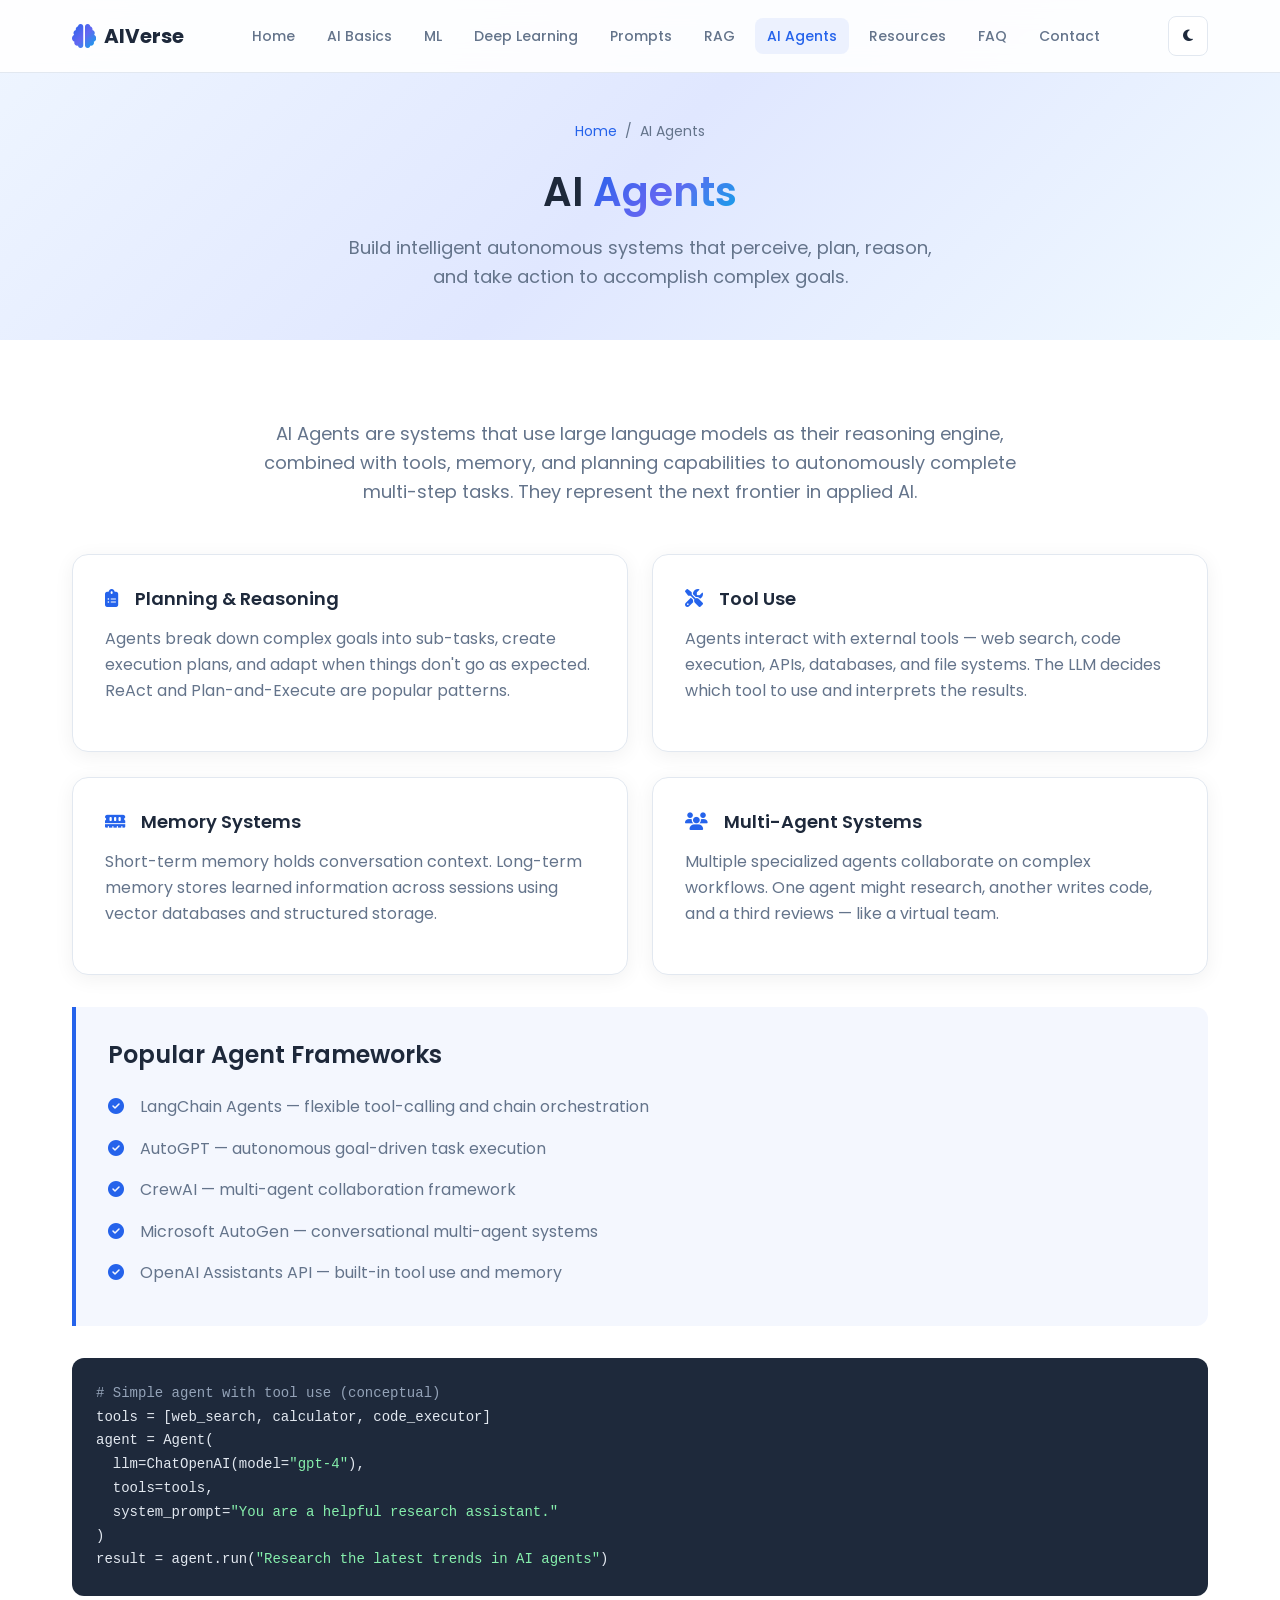
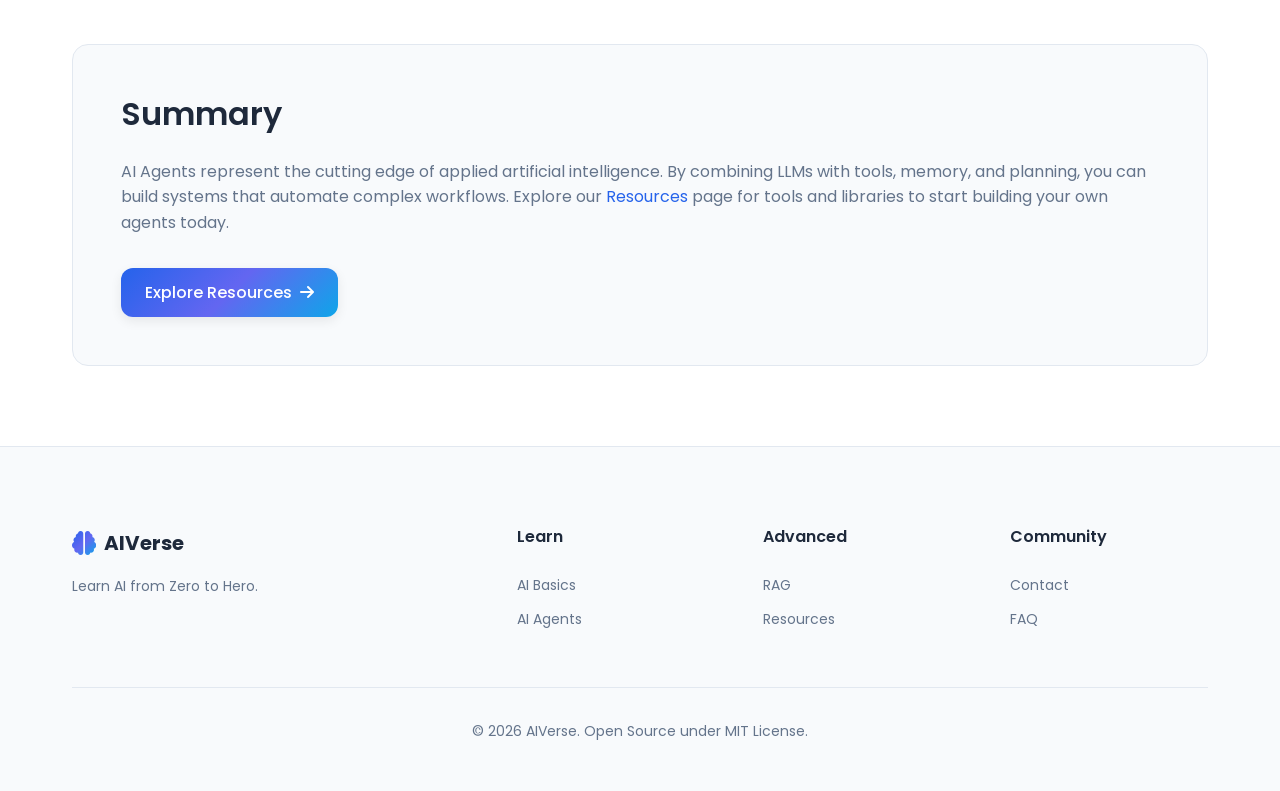
==== ai-agents.html @ 11f2e7f5 "Initial commit" ====
<!DOCTYPE html>
<html lang="en">
<head>
  <meta charset="UTF-8">
  <meta name="viewport" content="width=device-width, initial-scale=1.0">
  <meta name="description" content="Learn AI Agents - autonomous systems that plan, reason, and execute tasks using LLMs and tools on AIVerse.">
  <title>AI Agents - AIVerse</title>
  <link rel="preconnect" href="https://fonts.googleapis.com">
  <link rel="preconnect" href="https://fonts.gstatic.com" crossorigin>
  <link href="https://fonts.googleapis.com/css2?family=Poppins:wght@300;400;500;600;700&display=swap" rel="stylesheet">
  <link rel="stylesheet" href="https://cdnjs.cloudflare.com/ajax/libs/font-awesome/6.5.1/css/all.min.css">
  <link rel="stylesheet" href="css/style.css">
  <link rel="stylesheet" href="css/responsive.css">
  <link rel="stylesheet" href="css/animations.css">
</head>
<body>

  <header class="header" role="banner">
    <div class="container">
      <nav class="navbar" role="navigation" aria-label="Main navigation">
        <a href="index.html" class="logo" aria-label="AIVerse Home"><i class="fas fa-brain" aria-hidden="true"></i><span>AIVerse</span></a>
        <ul class="nav-menu">
          <li><a href="index.html" class="nav-link">Home</a></li>
          <li><a href="ai-basics.html" class="nav-link">AI Basics</a></li>
          <li><a href="machine-learning.html" class="nav-link">ML</a></li>
          <li><a href="deep-learning.html" class="nav-link">Deep Learning</a></li>
          <li><a href="prompt-engineering.html" class="nav-link">Prompts</a></li>
          <li><a href="rag.html" class="nav-link">RAG</a></li>
          <li><a href="ai-agents.html" class="nav-link">AI Agents</a></li>
          <li><a href="resources.html" class="nav-link">Resources</a></li>
          <li><a href="faq.html" class="nav-link">FAQ</a></li>
          <li><a href="contact.html" class="nav-link">Contact</a></li>
        </ul>
        <div class="nav-actions">
          <button class="theme-toggle" aria-label="Toggle dark mode"><i class="fas fa-moon" aria-hidden="true"></i></button>
          <button class="nav-toggle" aria-label="Toggle navigation menu"><span></span><span></span><span></span></button>
        </div>
      </nav>
    </div>
  </header>

  <main>
    <section class="page-hero">
      <div class="container">
        <nav class="breadcrumb" aria-label="Breadcrumb"><a href="index.html">Home</a> <span>/</span> <span>AI Agents</span></nav>
        <h1>AI <span class="text-gradient">Agents</span></h1>
        <p>Build intelligent autonomous systems that perceive, plan, reason, and take action to accomplish complex goals.</p>
      </div>
    </section>

    <section class="section">
      <div class="container">
        <div class="intro-text reveal">
          <p>AI Agents are systems that use large language models as their reasoning engine, combined with tools, memory, and planning capabilities to autonomously complete multi-step tasks. They represent the next frontier in applied AI.</p>
        </div>

        <div class="content-grid reveal-stagger">
          <article class="content-card">
            <h3><i class="fas fa-clipboard-list" aria-hidden="true"></i> Planning &amp; Reasoning</h3>
            <p>Agents break down complex goals into sub-tasks, create execution plans, and adapt when things don't go as expected. ReAct and Plan-and-Execute are popular patterns.</p>
          </article>

          <article class="content-card">
            <h3><i class="fas fa-tools" aria-hidden="true"></i> Tool Use</h3>
            <p>Agents interact with external tools — web search, code execution, APIs, databases, and file systems. The LLM decides which tool to use and interprets the results.</p>
          </article>

          <article class="content-card">
            <h3><i class="fas fa-memory" aria-hidden="true"></i> Memory Systems</h3>
            <p>Short-term memory holds conversation context. Long-term memory stores learned information across sessions using vector databases and structured storage.</p>
          </article>

          <article class="content-card">
            <h3><i class="fas fa-users" aria-hidden="true"></i> Multi-Agent Systems</h3>
            <p>Multiple specialized agents collaborate on complex workflows. One agent might research, another writes code, and a third reviews — like a virtual team.</p>
          </article>
        </div>

        <div class="key-points reveal">
          <h3>Popular Agent Frameworks</h3>
          <ul>
            <li><i class="fas fa-check-circle" aria-hidden="true"></i> LangChain Agents — flexible tool-calling and chain orchestration</li>
            <li><i class="fas fa-check-circle" aria-hidden="true"></i> AutoGPT — autonomous goal-driven task execution</li>
            <li><i class="fas fa-check-circle" aria-hidden="true"></i> CrewAI — multi-agent collaboration framework</li>
            <li><i class="fas fa-check-circle" aria-hidden="true"></i> Microsoft AutoGen — conversational multi-agent systems</li>
            <li><i class="fas fa-check-circle" aria-hidden="true"></i> OpenAI Assistants API — built-in tool use and memory</li>
          </ul>
        </div>

        <div class="code-example reveal">
          <span class="comment"># Simple agent with tool use (conceptual)</span><br>
          tools = [web_search, calculator, code_executor]<br>
          agent = Agent(<br>
          &nbsp;&nbsp;llm=ChatOpenAI(model=<span class="string">"gpt-4"</span>),<br>
          &nbsp;&nbsp;tools=tools,<br>
          &nbsp;&nbsp;system_prompt=<span class="string">"You are a helpful research assistant."</span><br>
          )<br>
          result = agent.run(<span class="string">"Research the latest trends in AI agents"</span>)
        </div>

        <div class="summary-box reveal">
          <h2>Summary</h2>
          <p>AI Agents represent the cutting edge of applied artificial intelligence. By combining LLMs with tools, memory, and planning, you can build systems that automate complex workflows. Explore our <a href="resources.html">Resources</a> page for tools and libraries to start building your own agents today.</p>
          <a href="resources.html" class="btn btn-primary" style="margin-top: 1rem;">Explore Resources <i class="fas fa-arrow-right" aria-hidden="true"></i></a>
        </div>
      </div>
    </section>
  </main>

  <footer class="footer" role="contentinfo">
    <div class="container">
      <div class="footer-grid">
        <div class="footer-brand"><a href="index.html" class="logo"><i class="fas fa-brain" aria-hidden="true"></i><span>AIVerse</span></a><p>Learn AI from Zero to Hero.</p></div>
        <div class="footer-links"><h4>Learn</h4><ul><li><a href="ai-basics.html">AI Basics</a></li><li><a href="ai-agents.html">AI Agents</a></li></ul></div>
        <div class="footer-links"><h4>Advanced</h4><ul><li><a href="rag.html">RAG</a></li><li><a href="resources.html">Resources</a></li></ul></div>
        <div class="footer-links"><h4>Community</h4><ul><li><a href="contact.html">Contact</a></li><li><a href="faq.html">FAQ</a></li></ul></div>
      </div>
      <div class="footer-bottom"><p>&copy; 2026 AIVerse. Open Source under MIT License.</p></div>
    </div>
  </footer>

  <button class="back-to-top" aria-label="Back to top"><i class="fas fa-arrow-up" aria-hidden="true"></i></button>
  <script src="js/darkmode.js"></script>
  <script src="js/script.js"></script>
</body>
</html>
---- css/style.css ----
/* ============================================
   AIVerse - Main Stylesheet
   Modern educational website for AI learning
   ============================================ */

/* --- CSS Variables (Light Theme) --- */
:root {
  /* Primary colors - blue gradient accents */
  --color-primary: #2563eb;
  --color-primary-dark: #1d4ed8;
  --color-primary-light: #3b82f6;
  --color-secondary: #6366f1;
  --color-accent: #0ea5e9;

  /* Gradient */
  --gradient-primary: linear-gradient(135deg, #2563eb 0%, #6366f1 50%, #0ea5e9 100%);
  --gradient-hero: linear-gradient(135deg, #eff6ff 0%, #e0e7ff 50%, #f0f9ff 100%);

  /* Neutral colors */
  --color-bg: #ffffff;
  --color-bg-alt: #f8fafc;
  --color-bg-card: #ffffff;
  --color-text: #1e293b;
  --color-text-muted: #64748b;
  --color-text-light: #94a3b8;
  --color-border: #e2e8f0;

  /* Shadows */
  --shadow-sm: 0 1px 3px rgba(0, 0, 0, 0.08);
  --shadow-md: 0 4px 12px rgba(0, 0, 0, 0.08);
  --shadow-lg: 0 10px 30px rgba(37, 99, 235, 0.12);
  --shadow-card: 0 4px 20px rgba(0, 0, 0, 0.06);

  /* Spacing */
  --spacing-xs: 0.5rem;
  --spacing-sm: 1rem;
  --spacing-md: 1.5rem;
  --spacing-lg: 2rem;
  --spacing-xl: 3rem;
  --spacing-2xl: 5rem;

  /* Border radius - intentionally slightly inconsistent in places for OSS issues */
  --radius-sm: 8px;
  --radius-md: 12px;
  --radius-lg: 16px;
  --radius-xl: 24px;
  --radius-full: 9999px;

  /* Typography */
  --font-family: 'Poppins', sans-serif;
  --font-size-xs: 0.75rem;
  --font-size-sm: 0.875rem;
  --font-size-base: 1rem;
  --font-size-lg: 1.125rem;
  --font-size-xl: 1.25rem;
  --font-size-2xl: 1.5rem;
  --font-size-3xl: 2rem;
  --font-size-4xl: 2.5rem;
  --font-size-5xl: 3.5rem;

  /* Transitions */
  --transition-fast: 0.2s ease;
  --transition-base: 0.3s ease;
  --transition-slow: 0.5s ease;

  /* Layout */
  --container-max: 1200px;
  --header-height: 72px;
}

/* --- Dark Theme Variables --- */
[data-theme="dark"] {
  --color-bg: #0f172a;
  --color-bg-alt: #1e293b;
  --color-bg-card: #1e293b;
  --color-text: #f1f5f9;
  --color-text-muted: #94a3b8;
  --color-text-light: #64748b;
  --color-border: #334155;
  --gradient-hero: linear-gradient(135deg, #0f172a 0%, #1e293b 50%, #0f172a 100%);
  --shadow-sm: 0 1px 3px rgba(0, 0, 0, 0.3);
  --shadow-md: 0 4px 12px rgba(0, 0, 0, 0.3);
  --shadow-lg: 0 10px 30px rgba(0, 0, 0, 0.4);
  --shadow-card: 0 4px 20px rgba(0, 0, 0, 0.25);
}

/* --- Reset & Base --- */
*,
*::before,
*::after {
  box-sizing: border-box;
  margin: 0;
  padding: 0;
}

html {
  scroll-behavior: smooth;
  font-size: 16px;
}

body {
  font-family: var(--font-family);
  font-size: var(--font-size-base);
  line-height: 1.6;
  color: var(--color-text);
  background-color: var(--color-bg);
  overflow-x: hidden;
  transition: background-color var(--transition-base), color var(--transition-base);
}

img {
  max-width: 100%;
  height: auto;
  display: block;
}

a {
  color: var(--color-primary);
  text-decoration: none;
  transition: color var(--transition-fast);
}

a:hover {
  color: var(--color-primary-dark);
}

ul {
  list-style: none;
}

/* --- Typography --- */
h1, h2, h3, h4, h5, h6 {
  font-weight: 600;
  line-height: 1.3;
  color: var(--color-text);
}

h1 { font-size: var(--font-size-4xl); }
h2 { font-size: var(--font-size-3xl); }
h3 { font-size: var(--font-size-2xl); }
h4 { font-size: var(--font-size-xl); }

p {
  color: var(--color-text-muted);
  margin-bottom: var(--spacing-sm);
}

/* --- Utility Classes --- */
.container {
  width: 100%;
  max-width: var(--container-max);
  margin: 0 auto;
  padding: 0 var(--spacing-md);
}

.section {
  padding: var(--spacing-2xl) 0;
}

.section-alt {
  background-color: var(--color-bg-alt);
}

.section-header {
  text-align: center;
  max-width: 700px;
  margin: 0 auto var(--spacing-xl);
}

.section-header h2 {
  margin-bottom: var(--spacing-sm);
}

.section-header p {
  font-size: var(--font-size-lg);
}

.text-gradient {
  background: var(--gradient-primary);
  -webkit-background-clip: text;
  -webkit-text-fill-color: transparent;
  background-clip: text;
}

/* --- Buttons --- */
.btn {
  display: inline-flex;
  align-items: center;
  justify-content: center;
  gap: var(--spacing-xs);
  padding: 0.75rem 1.5rem;
  font-family: var(--font-family);
  font-size: var(--font-size-base);
  font-weight: 500;
  border: none;
  border-radius: var(--radius-md);
  cursor: pointer;
  transition: all var(--transition-base);
  text-decoration: none;
}

.btn-primary {
  background: var(--gradient-primary);
  color: #ffffff;
  box-shadow: var(--shadow-md);
}

.btn-primary:hover {
  transform: translateY(-2px);
  box-shadow: var(--shadow-lg);
  color: #ffffff;
}

.btn-secondary {
  background: transparent;
  color: var(--color-primary);
  border: 2px solid var(--color-primary);
}

.btn-secondary:hover {
  background: var(--color-primary);
  color: #ffffff;
  transform: translateY(-2px);
}

/* Secondary CTA on home - slightly different padding (OSS issue) */
.btn-secondary-hero {
  padding: 0.7rem 1.4rem;
  border-radius: 10px;
}

.btn-sm {
  padding: 0.5rem 1rem;
  font-size: var(--font-size-sm);
}

.btn-lg {
  padding: 1rem 2rem;
  font-size: var(--font-size-lg);
}

/* --- Header & Navigation --- */
.header {
  position: fixed;
  top: 0;
  left: 0;
  right: 0;
  z-index: 1000;
  background: rgba(255, 255, 255, 0.9);
  backdrop-filter: blur(12px);
  -webkit-backdrop-filter: blur(12px);
  border-bottom: 1px solid var(--color-border);
  transition: background var(--transition-base), box-shadow var(--transition-base);
}

[data-theme="dark"] .header {
  background: rgba(15, 23, 42, 0.9);
}

.header.scrolled {
  box-shadow: var(--shadow-md);
}

.navbar {
  display: flex;
  align-items: center;
  justify-content: space-between;
  height: var(--header-height);
}

.logo {
  display: flex;
  align-items: center;
  gap: var(--spacing-xs);
  font-size: var(--font-size-xl);
  font-weight: 700;
  color: var(--color-text);
  text-decoration: none;
}

.logo i {
  font-size: 1.5rem;
  background: var(--gradient-primary);
  -webkit-background-clip: text;
  -webkit-text-fill-color: transparent;
  background-clip: text;
}

.nav-menu {
  display: flex;
  align-items: center;
  gap: var(--spacing-xs);
}

.nav-link {
  padding: 0.5rem 0.75rem;
  font-size: var(--font-size-sm);
  font-weight: 500;
  color: var(--color-text-muted);
  border-radius: var(--radius-sm);
  transition: all var(--transition-fast);
}

.nav-link:hover,
.nav-link.active {
  color: var(--color-primary);
  background: rgba(37, 99, 235, 0.08);
}

.nav-actions {
  display: flex;
  align-items: center;
  gap: var(--spacing-sm);
}

/* Dark mode toggle button */
.theme-toggle {
  display: flex;
  align-items: center;
  justify-content: center;
  width: 40px;
  height: 40px;
  border: 1px solid var(--color-border);
  border-radius: var(--radius-sm);
  background: var(--color-bg);
  color: var(--color-text);
  cursor: pointer;
  transition: all var(--transition-fast);
}

.theme-toggle:hover {
  border-color: var(--color-primary);
  color: var(--color-primary);
}

/* Mobile menu toggle */
.nav-toggle {
  display: none;
  flex-direction: column;
  gap: 5px;
  background: none;
  border: none;
  cursor: pointer;
  padding: 0.5rem;
}

.nav-toggle span {
  display: block;
  width: 24px;
  height: 2px;
  background: var(--color-text);
  border-radius: 2px;
  transition: all var(--transition-base);
}

/* --- Hero Section --- */
.hero {
  padding-top: calc(var(--header-height) + var(--spacing-2xl));
  padding-bottom: var(--spacing-2xl);
  background: var(--gradient-hero);
  min-height: 90vh;
  display: flex;
  align-items: center;
}

.hero-content {
  display: grid;
  grid-template-columns: 1fr;
  gap: var(--spacing-xl);
  align-items: center;
}

.hero-text h1 {
  font-size: var(--font-size-3xl);
  margin-bottom: var(--spacing-md);
  line-height: 1.2;
}

.hero-text p {
  font-size: var(--font-size-lg);
  margin-bottom: var(--spacing-lg);
  max-width: 540px;
}

.hero-buttons {
  display: flex;
  flex-wrap: wrap;
  gap: var(--spacing-sm);
}

.hero-image {
  display: flex;
  justify-content: center;
  align-items: center;
}

.hero-illustration {
  width: 100%;
  max-width: 480px;
}

/* --- Page Hero (inner pages) --- */
.page-hero {
  padding-top: calc(var(--header-height) + var(--spacing-xl));
  padding-bottom: var(--spacing-xl);
  background: var(--gradient-hero);
  text-align: center;
}

.page-hero h1 {
  font-size: var(--font-size-3xl);
  margin-bottom: var(--spacing-sm);
}

.page-hero p {
  font-size: var(--font-size-lg);
  max-width: 600px;
  margin: 0 auto;
}

.breadcrumb {
  display: flex;
  justify-content: center;
  gap: var(--spacing-xs);
  margin-bottom: var(--spacing-md);
  font-size: var(--font-size-sm);
  color: var(--color-text-muted);
}

.breadcrumb a {
  color: var(--color-primary);
}

/* --- Feature Cards --- */
.features-grid {
  display: grid;
  grid-template-columns: 1fr;
  gap: var(--spacing-md);
}

.feature-card {
  background: var(--color-bg-card);
  border: 1px solid var(--color-border);
  border-radius: var(--radius-lg);
  padding: var(--spacing-lg);
  text-align: center;
  transition: all var(--transition-base);
  box-shadow: var(--shadow-card);
}

.feature-card:hover {
  transform: translateY(-4px);
  box-shadow: var(--shadow-lg);
  border-color: var(--color-primary-light);
}

.feature-icon {
  width: 64px;
  height: 64px;
  margin: 0 auto var(--spacing-md);
  display: flex;
  align-items: center;
  justify-content: center;
  background: var(--gradient-primary);
  border-radius: var(--radius-md);
  color: #ffffff;
  font-size: 1.5rem;
}

.feature-card h3 {
  font-size: var(--font-size-lg);
  margin-bottom: var(--spacing-xs);
}

.feature-card p {
  font-size: var(--font-size-sm);
  margin-bottom: 0;
}

/* --- Timeline / Roadmap --- */
.timeline {
  position: relative;
  padding: var(--spacing-md) 0;
}

.timeline::before {
  content: '';
  position: absolute;
  left: 20px;
  top: 0;
  bottom: 0;
  width: 3px;
  background: var(--gradient-primary);
  border-radius: var(--radius-full);
}

.timeline-item {
  position: relative;
  padding-left: 60px;
  margin-bottom: var(--spacing-lg);
}

.timeline-dot {
  position: absolute;
  left: 10px;
  top: 4px;
  width: 22px;
  height: 22px;
  background: var(--color-primary);
  border: 3px solid var(--color-bg);
  border-radius: 50%;
  box-shadow: var(--shadow-md);
}

.timeline-content {
  background: var(--color-bg-card);
  border: 1px solid var(--color-border);
  border-radius: var(--radius-md);
  padding: var(--spacing-md);
  box-shadow: var(--shadow-sm);
  transition: all var(--transition-base);
}

.timeline-content:hover {
  box-shadow: var(--shadow-md);
  border-color: var(--color-primary-light);
}

.timeline-content h3 {
  font-size: var(--font-size-base);
  margin-bottom: var(--spacing-xs);
}

.timeline-content p {
  font-size: var(--font-size-sm);
  margin-bottom: 0;
}

/* --- Topic Cards --- */
.topics-grid {
  display: grid;
  grid-template-columns: 1fr;
  gap: var(--spacing-md);
}

.topic-card {
  background: var(--color-bg-card);
  border: 1px solid var(--color-border);
  border-radius: 14px; /* slightly inconsistent with --radius-lg */
  padding: var(--spacing-lg);
  display: flex;
  align-items: flex-start;
  gap: var(--spacing-md);
  transition: all var(--transition-base);
  text-decoration: none;
  color: inherit;
  box-shadow: var(--shadow-card);
}

.topic-card:hover {
  transform: translateY(-3px);
  box-shadow: var(--shadow-lg);
  border-color: var(--color-primary);
}

.topic-icon {
  flex-shrink: 0;
  width: 52px;
  height: 52px;
  display: flex;
  align-items: center;
  justify-content: center;
  background: rgba(37, 99, 235, 0.1);
  border-radius: var(--radius-sm);
  color: var(--color-primary);
  font-size: 1.25rem;
}

.topic-card h3 {
  font-size: var(--font-size-base);
  margin-bottom: 0.25rem;
}

.topic-card p {
  font-size: var(--font-size-sm);
  margin-bottom: 0;
}

/* --- Why Learn Cards --- */
.why-grid {
  display: grid;
  grid-template-columns: 1fr;
  gap: var(--spacing-md);
}

.why-card {
  background: var(--color-bg-card);
  border: 1px solid var(--color-border);
  border-radius: var(--radius-lg);
  padding: var(--spacing-lg);
  text-align: center;
  box-shadow: var(--shadow-card);
  transition: all var(--transition-base);
}

.why-card:hover {
  transform: translateY(-3px);
  box-shadow: var(--shadow-lg);
}

.why-card i {
  font-size: 2rem;
  margin-bottom: var(--spacing-md);
  background: var(--gradient-primary);
  -webkit-background-clip: text;
  -webkit-text-fill-color: transparent;
  background-clip: text;
}

.why-card h3 {
  font-size: var(--font-size-lg);
  margin-bottom: var(--spacing-xs);
}

.why-card p {
  font-size: var(--font-size-sm);
  margin-bottom: 0;
}

/* --- Testimonials --- */
.testimonials-grid {
  display: grid;
  grid-template-columns: 1fr;
  gap: var(--spacing-md);
}

.testimonial-card {
  background: var(--color-bg-card);
  border: 1px solid var(--color-border);
  border-radius: var(--radius-lg);
  padding: var(--spacing-lg);
  box-shadow: var(--shadow-card);
  position: relative;
}

.testimonial-card::before {
  content: '\201C';
  position: absolute;
  top: 10px;
  left: 20px;
  font-size: 3rem;
  color: var(--color-primary-light);
  opacity: 0.3;
  line-height: 1;
}

.testimonial-text {
  font-style: italic;
  margin-bottom: var(--spacing-md);
  padding-top: var(--spacing-md);
  color: var(--color-text-muted);
}

.testimonial-author {
  display: flex;
  align-items: center;
  gap: var(--spacing-sm);
}

.author-avatar {
  width: 48px;
  height: 48px;
  border-radius: 50%;
  background: var(--gradient-primary);
  display: flex;
  align-items: center;
  justify-content: center;
  color: #ffffff;
  font-weight: 600;
  font-size: var(--font-size-sm);
}

.author-info h4 {
  font-size: var(--font-size-sm);
  margin-bottom: 0;
}

.author-info span {
  font-size: var(--font-size-xs);
  color: var(--color-text-light);
}

/* --- Newsletter --- */
.newsletter {
  background: var(--gradient-primary);
  border-radius: var(--radius-xl);
  padding: var(--spacing-xl);
  text-align: center;
  color: #ffffff;
}

.newsletter h2 {
  color: #ffffff;
  margin-bottom: var(--spacing-sm);
}

.newsletter p {
  color: rgba(255, 255, 255, 0.85);
  margin-bottom: var(--spacing-lg);
}

.newsletter-form {
  display: flex;
  flex-direction: column;
  gap: var(--spacing-sm);
  max-width: 480px;
  margin: 0 auto;
}

.newsletter-form input {
  padding: 0.875rem 1.25rem;
  border: none;
  border-radius: var(--radius-md);
  font-family: var(--font-family);
  font-size: var(--font-size-base);
  outline: none;
}

.newsletter-form .btn {
  background: #ffffff;
  color: var(--color-primary);
  font-weight: 600;
}

.newsletter-form .btn:hover {
  background: #f1f5f9;
  color: var(--color-primary-dark);
}

/* --- Content Cards (inner pages) --- */
.content-grid {
  display: grid;
  grid-template-columns: 1fr;
  gap: var(--spacing-md);
}

.content-card {
  background: var(--color-bg-card);
  border: 1px solid var(--color-border);
  border-radius: var(--radius-lg);
  padding: var(--spacing-lg);
  box-shadow: var(--shadow-card);
  transition: all var(--transition-base);
}

.content-card:hover {
  box-shadow: var(--shadow-md);
}

.content-card h3 {
  display: flex;
  align-items: center;
  gap: var(--spacing-sm);
  font-size: var(--font-size-lg);
  margin-bottom: var(--spacing-sm);
}

.content-card h3 i {
  color: var(--color-primary);
}

.content-card ul {
  list-style: disc;
  padding-left: var(--spacing-md);
  margin-top: var(--spacing-sm);
}

.content-card ul li {
  color: var(--color-text-muted);
  font-size: var(--font-size-sm);
  margin-bottom: var(--spacing-xs);
}

/* Key points box */
.key-points {
  background: rgba(37, 99, 235, 0.05);
  border-left: 4px solid var(--color-primary);
  border-radius: 0 var(--radius-md) var(--radius-md) 0;
  padding: var(--spacing-lg);
  margin: var(--spacing-lg) 0;
}

.key-points h3 {
  margin-bottom: var(--spacing-sm);
}

.key-points ul {
  list-style: none;
  padding: 0;
}

.key-points ul li {
  padding: var(--spacing-xs) 0;
  color: var(--color-text-muted);
  display: flex;
  align-items: flex-start;
  gap: var(--spacing-sm);
}

.key-points ul li i {
  color: var(--color-primary);
  margin-top: 4px;
}

/* Summary section */
.summary-box {
  background: var(--color-bg-alt);
  border: 1px solid var(--color-border);
  border-radius: var(--radius-lg);
  padding: var(--spacing-xl);
  margin-top: var(--spacing-xl);
}

.summary-box h2 {
  margin-bottom: var(--spacing-md);
}

/* Example code block */
.code-example {
  background: #1e293b;
  color: #e2e8f0;
  border-radius: var(--radius-md);
  padding: var(--spacing-md);
  margin: var(--spacing-md) 0;
  overflow-x: auto;
  font-family: 'Courier New', monospace;
  font-size: var(--font-size-sm);
  line-height: 1.7;
}

.code-example .comment {
  color: #94a3b8;
}

.code-example .keyword {
  color: #7dd3fc;
}

.code-example .string {
  color: #86efac;
}

/* --- FAQ Accordion --- */
.faq-list {
  max-width: 800px;
  margin: 0 auto;
}

.faq-item {
  border: 1px solid var(--color-border);
  border-radius: var(--radius-md);
  margin-bottom: var(--spacing-sm);
  overflow: hidden;
  background: var(--color-bg-card);
}

.faq-question {
  width: 100%;
  display: flex;
  align-items: center;
  justify-content: space-between;
  padding: var(--spacing-md) var(--spacing-lg);
  background: none;
  border: none;
  font-family: var(--font-family);
  font-size: var(--font-size-base);
  font-weight: 500;
  color: var(--color-text);
  cursor: pointer;
  text-align: left;
  transition: background var(--transition-fast);
}

.faq-question:hover {
  background: rgba(37, 99, 235, 0.05);
}

.faq-question i {
  transition: transform var(--transition-base);
  color: var(--color-primary);
}

.faq-item.active .faq-question i {
  transform: rotate(180deg);
}

.faq-answer {
  max-height: 0;
  overflow: hidden;
  transition: max-height var(--transition-base);
}

.faq-answer-inner {
  padding: 0 var(--spacing-lg) var(--spacing-md);
  color: var(--color-text-muted);
  font-size: var(--font-size-sm);
}

.faq-item.active .faq-answer {
  max-height: 500px;
}

/* --- Contact Form --- */
.contact-wrapper {
  display: grid;
  grid-template-columns: 1fr;
  gap: var(--spacing-xl);
}

.contact-info {
  display: flex;
  flex-direction: column;
  gap: var(--spacing-md);
}

.contact-info-item {
  display: flex;
  align-items: flex-start;
  gap: var(--spacing-md);
  padding: var(--spacing-md);
  background: var(--color-bg-card);
  border: 1px solid var(--color-border);
  border-radius: var(--radius-md);
}

.contact-info-item i {
  font-size: 1.25rem;
  color: var(--color-primary);
  margin-top: 2px;
}

.contact-form {
  background: var(--color-bg-card);
  border: 1px solid var(--color-border);
  border-radius: var(--radius-lg);
  padding: var(--spacing-xl);
  box-shadow: var(--shadow-card);
}

.form-group {
  margin-bottom: var(--spacing-md);
}

.form-group label {
  display: block;
  font-weight: 500;
  margin-bottom: var(--spacing-xs);
  font-size: var(--font-size-sm);
}

.form-group input,
.form-group textarea {
  width: 100%;
  padding: 0.75rem 1rem;
  border: 1px solid var(--color-border);
  border-radius: var(--radius-sm);
  font-family: var(--font-family);
  font-size: var(--font-size-base);
  background: var(--color-bg);
  color: var(--color-text);
  transition: border-color var(--transition-fast);
}

.form-group input:focus,
.form-group textarea:focus {
  outline: none;
  border-color: var(--color-primary);
  box-shadow: 0 0 0 3px rgba(37, 99, 235, 0.15);
}

.form-group textarea {
  min-height: 150px;
  resize: vertical;
}

.form-success {
  display: none;
  padding: var(--spacing-md);
  background: rgba(34, 197, 94, 0.1);
  border: 1px solid #22c55e;
  border-radius: var(--radius-md);
  color: #16a34a;
  margin-top: var(--spacing-md);
  text-align: center;
}

.form-success.show {
  display: block;
}

/* --- Resources Page --- */
.resource-card {
  background: var(--color-bg-card);
  border: 1px solid var(--color-border);
  border-radius: var(--radius-lg);
  padding: var(--spacing-lg);
  box-shadow: var(--shadow-card);
  transition: all var(--transition-base);
}

.resource-card:hover {
  transform: translateY(-2px);
  box-shadow: var(--shadow-md);
}

.resource-card .resource-tag {
  display: inline-block;
  padding: 0.2rem 0.6rem;
  background: rgba(37, 99, 235, 0.1);
  color: var(--color-primary);
  border-radius: var(--radius-full);
  font-size: var(--font-size-xs);
  font-weight: 500;
  margin-bottom: var(--spacing-sm);
}

.resource-card h3 {
  font-size: var(--font-size-lg);
  margin-bottom: var(--spacing-xs);
}

.resource-card p {
  font-size: var(--font-size-sm);
  margin-bottom: var(--spacing-sm);
}

.resource-card a {
  font-size: var(--font-size-sm);
  font-weight: 500;
}

/* --- Footer --- */
.footer {
  background: var(--color-bg-alt);
  border-top: 1px solid var(--color-border);
  padding: var(--spacing-2xl) 0 var(--spacing-lg);
}

.footer-grid {
  display: grid;
  grid-template-columns: 1fr;
  gap: var(--spacing-xl);
  margin-bottom: var(--spacing-xl);
}

.footer-brand p {
  font-size: var(--font-size-sm);
  margin-top: var(--spacing-sm);
}

.footer-links h4 {
  font-size: var(--font-size-base);
  margin-bottom: var(--spacing-md);
}

.footer-links ul li {
  margin-bottom: var(--spacing-xs);
}

.footer-links ul li a {
  font-size: var(--font-size-sm);
  color: var(--color-text-muted);
  transition: color var(--transition-fast);
}

.footer-links ul li a:hover {
  color: var(--color-primary);
}

.social-links {
  display: flex;
  gap: var(--spacing-sm);
  margin-top: var(--spacing-md);
}

.social-links a {
  display: flex;
  align-items: center;
  justify-content: center;
  width: 40px;
  height: 40px;
  border-radius: var(--radius-sm);
  background: var(--color-bg);
  border: 1px solid var(--color-border);
  color: var(--color-text-muted);
  transition: all var(--transition-fast);
}

.social-links a:hover {
  background: var(--color-primary);
  border-color: var(--color-primary);
  color: #ffffff;
}

.footer-bottom {
  border-top: 1px solid var(--color-border);
  padding-top: var(--spacing-lg);
  text-align: center;
  font-size: var(--font-size-sm);
  color: var(--color-text-light);
}

/* --- Back to Top Button --- */
.back-to-top {
  position: fixed;
  bottom: 24px;
  right: 24px;
  width: 48px;
  height: 48px;
  background: var(--gradient-primary);
  color: #ffffff;
  border: none;
  border-radius: 50%;
  cursor: pointer;
  display: flex;
  align-items: center;
  justify-content: center;
  font-size: 1.1rem;
  box-shadow: var(--shadow-lg);
  opacity: 0;
  visibility: hidden;
  transform: translateY(20px);
  transition: all var(--transition-base);
  z-index: 999;
}

.back-to-top.visible {
  opacity: 1;
  visibility: visible;
  transform: translateY(0);
}

.back-to-top:hover {
  transform: translateY(-3px);
}

/* --- Intro text block --- */
.intro-text {
  max-width: 800px;
  margin: 0 auto var(--spacing-xl);
  text-align: center;
}

.intro-text p {
  font-size: var(--font-size-lg);
}
---- css/responsive.css ----
/* ============================================
   AIVerse - Responsive Styles
   Mobile-first breakpoints
   ============================================ */

/* --- Small devices (landscape phones, 480px+) --- */
@media (min-width: 480px) {
  .hero-text h1 {
    font-size: var(--font-size-4xl);
  }

  .newsletter-form {
    flex-direction: row;
  }

  .newsletter-form input {
    flex: 1;
  }
}

/* --- Medium devices (tablets, 768px+) --- */
@media (min-width: 768px) {
  h1 { font-size: var(--font-size-5xl); }

  .hero-text h1 {
    font-size: var(--font-size-5xl);
  }

  .page-hero h1 {
    font-size: var(--font-size-4xl);
  }

  /* Hero two-column layout */
  .hero-content {
    grid-template-columns: 1fr 1fr;
  }

  /* Feature cards - 2 columns */
  .features-grid {
    grid-template-columns: repeat(2, 1fr);
  }

  /* Topics - 2 columns */
  .topics-grid {
    grid-template-columns: repeat(2, 1fr);
  }

  /* Why cards - 2 columns */
  .why-grid {
    grid-template-columns: repeat(2, 1fr);
  }

  /* Testimonials - 2 columns */
  .testimonials-grid {
    grid-template-columns: repeat(2, 1fr);
  }

  /* Content cards - 2 columns */
  .content-grid {
    grid-template-columns: repeat(2, 1fr);
  }

  /* Contact - 2 columns */
  .contact-wrapper {
    grid-template-columns: 1fr 1.5fr;
  }

  /* Footer - 2 columns */
  .footer-grid {
    grid-template-columns: 1.5fr 1fr 1fr;
  }

  /* Timeline centered layout */
  .timeline::before {
    left: 50%;
    transform: translateX(-50%);
  }

  .timeline-item {
    padding-left: 0;
    width: 50%;
    padding-right: 40px;
  }

  .timeline-item:nth-child(even) {
    margin-left: 50%;
    padding-right: 0;
    padding-left: 40px;
  }

  .timeline-dot {
    left: auto;
    right: -11px;
  }

  .timeline-item:nth-child(even) .timeline-dot {
    left: -11px;
    right: auto;
  }
}

/* --- Large devices (desktops, 1024px+) --- */
@media (min-width: 1024px) {
  .container {
    padding: 0 var(--spacing-lg);
  }

  /* Feature cards - 3 columns */
  .features-grid {
    grid-template-columns: repeat(3, 1fr);
  }

  /* Topics - 4 columns */
  .topics-grid {
    grid-template-columns: repeat(4, 1fr);
  }

  /* Why cards - 4 columns */
  .why-grid {
    grid-template-columns: repeat(4, 1fr);
  }

  /* Testimonials - 3 columns */
  .testimonials-grid {
    grid-template-columns: repeat(3, 1fr);
  }

  /* Footer - 4 columns */
  .footer-grid {
    grid-template-columns: 2fr 1fr 1fr 1fr;
  }

  /* Show desktop navigation */
  .nav-menu {
    display: flex;
  }

  .nav-toggle {
    display: none;
  }
}

/* --- Mobile Navigation (below 1024px) --- */
@media (max-width: 1023px) {
  .nav-toggle {
    display: flex;
  }

  .nav-menu {
    position: fixed;
    top: var(--header-height);
    left: 0;
    right: 0;
    bottom: 0;
    flex-direction: column;
    background: var(--color-bg);
    padding: var(--spacing-lg);
    gap: var(--spacing-xs);
    transform: translateX(100%);
    transition: transform var(--transition-base);
    overflow-y: auto;
    z-index: 999;
  }

  .nav-menu.active {
    transform: translateX(0);
  }

  .nav-link {
    width: 100%;
    padding: var(--spacing-sm) var(--spacing-md);
    font-size: var(--font-size-base);
  }

  /* Hamburger animation when menu is open */
  .nav-toggle.active span:nth-child(1) {
    transform: rotate(45deg) translate(5px, 5px);
  }

  .nav-toggle.active span:nth-child(2) {
    opacity: 0;
  }

  .nav-toggle.active span:nth-child(3) {
    transform: rotate(-45deg) translate(5px, -5px);
  }
}

/* --- Extra small devices --- */
@media (max-width: 374px) {
  .hero-buttons {
    flex-direction: column;
  }

  .hero-buttons .btn {
    width: 100%;
  }

  .section {
    padding: var(--spacing-xl) 0;
  }
}

/* --- Print styles --- */
@media print {
  .header,
  .back-to-top,
  .theme-toggle,
  .nav-toggle,
  .newsletter {
    display: none;
  }

  body {
    color: #000;
    background: #fff;
  }
}
---- css/animations.css ----
/* ============================================
   AIVerse - Animations & Transitions
   Subtle scroll reveal and hover effects
   ============================================ */

/* --- Scroll Reveal (applied via JS) --- */
.reveal {
  opacity: 0;
  transform: translateY(30px);
  transition: opacity 0.6s ease, transform 0.6s ease;
}

.reveal.visible {
  opacity: 1;
  transform: translateY(0);
}

/* Staggered reveal for grid children */
.reveal-stagger > * {
  opacity: 0;
  transform: translateY(20px);
  transition: opacity 0.5s ease, transform 0.5s ease;
}

.reveal-stagger.visible > *:nth-child(1) { transition-delay: 0.1s; }
.reveal-stagger.visible > *:nth-child(2) { transition-delay: 0.2s; }
.reveal-stagger.visible > *:nth-child(3) { transition-delay: 0.3s; }
.reveal-stagger.visible > *:nth-child(4) { transition-delay: 0.4s; }
.reveal-stagger.visible > *:nth-child(5) { transition-delay: 0.5s; }
.reveal-stagger.visible > *:nth-child(6) { transition-delay: 0.6s; }
.reveal-stagger.visible > *:nth-child(7) { transition-delay: 0.7s; }
.reveal-stagger.visible > *:nth-child(8) { transition-delay: 0.8s; }

.reveal-stagger.visible > * {
  opacity: 1;
  transform: translateY(0);
}

/* --- Hero entrance animation --- */
@keyframes fadeInUp {
  from {
    opacity: 0;
    transform: translateY(40px);
  }
  to {
    opacity: 1;
    transform: translateY(0);
  }
}

@keyframes fadeInRight {
  from {
    opacity: 0;
    transform: translateX(40px);
  }
  to {
    opacity: 1;
    transform: translateX(0);
  }
}

@keyframes float {
  0%, 100% {
    transform: translateY(0);
  }
  50% {
    transform: translateY(-12px);
  }
}

@keyframes pulse-glow {
  0%, 100% {
    box-shadow: 0 0 20px rgba(37, 99, 235, 0.2);
  }
  50% {
    box-shadow: 0 0 40px rgba(37, 99, 235, 0.4);
  }
}

.hero-text {
  animation: fadeInUp 0.8s ease forwards;
}

.hero-image {
  animation: fadeInRight 0.8s ease 0.3s forwards;
  opacity: 0;
}

.hero-illustration {
  animation: float 4s ease-in-out infinite;
}

/* --- Card hover lift --- */
.feature-card,
.topic-card,
.why-card,
.content-card,
.resource-card {
  will-change: transform;
}

/* --- Gradient shimmer on hero title --- */
@keyframes shimmer {
  0% {
    background-position: -200% center;
  }
  100% {
    background-position: 200% center;
  }
}

.text-gradient-animated {
  background: linear-gradient(
    90deg,
    #2563eb 0%,
    #6366f1 25%,
    #0ea5e9 50%,
    #6366f1 75%,
    #2563eb 100%
  );
  background-size: 200% auto;
  -webkit-background-clip: text;
  -webkit-text-fill-color: transparent;
  background-clip: text;
  animation: shimmer 4s linear infinite;
}

/* --- Timeline dot pulse --- */
@keyframes dot-pulse {
  0%, 100% {
    transform: scale(1);
  }
  50% {
    transform: scale(1.15);
  }
}

.timeline-dot {
  animation: dot-pulse 2s ease-in-out infinite;
}

/* --- Button ripple effect --- */
.btn {
  position: relative;
  overflow: hidden;
}

.btn::after {
  content: '';
  position: absolute;
  top: 50%;
  left: 50%;
  width: 0;
  height: 0;
  background: rgba(255, 255, 255, 0.2);
  border-radius: 50%;
  transform: translate(-50%, -50%);
  transition: width 0.4s ease, height 0.4s ease;
}

.btn:active::after {
  width: 200px;
  height: 200px;
}

/* --- FAQ accordion slide --- */
.faq-answer {
  transition: max-height 0.4s cubic-bezier(0.4, 0, 0.2, 1);
}

/* --- Page hero fade in --- */
.page-hero {
  animation: fadeInUp 0.6s ease forwards;
}

/* --- Social icon bounce on hover --- */
.social-links a:hover {
  animation: bounce 0.4s ease;
}

@keyframes bounce {
  0%, 100% { transform: translateY(0); }
  50% { transform: translateY(-4px); }
}

/* --- Newsletter glow --- */
.newsletter {
  animation: pulse-glow 3s ease-in-out infinite;
}

/* --- Reduced motion preference --- */
@media (prefers-reduced-motion: reduce) {
  *,
  *::before,
  *::after {
    animation-duration: 0.01ms !important;
    animation-iteration-count: 1 !important;
    transition-duration: 0.01ms !important;
  }

  .reveal {
    opacity: 1;
    transform: none;
  }

  html {
    scroll-behavior: auto;
  }
}
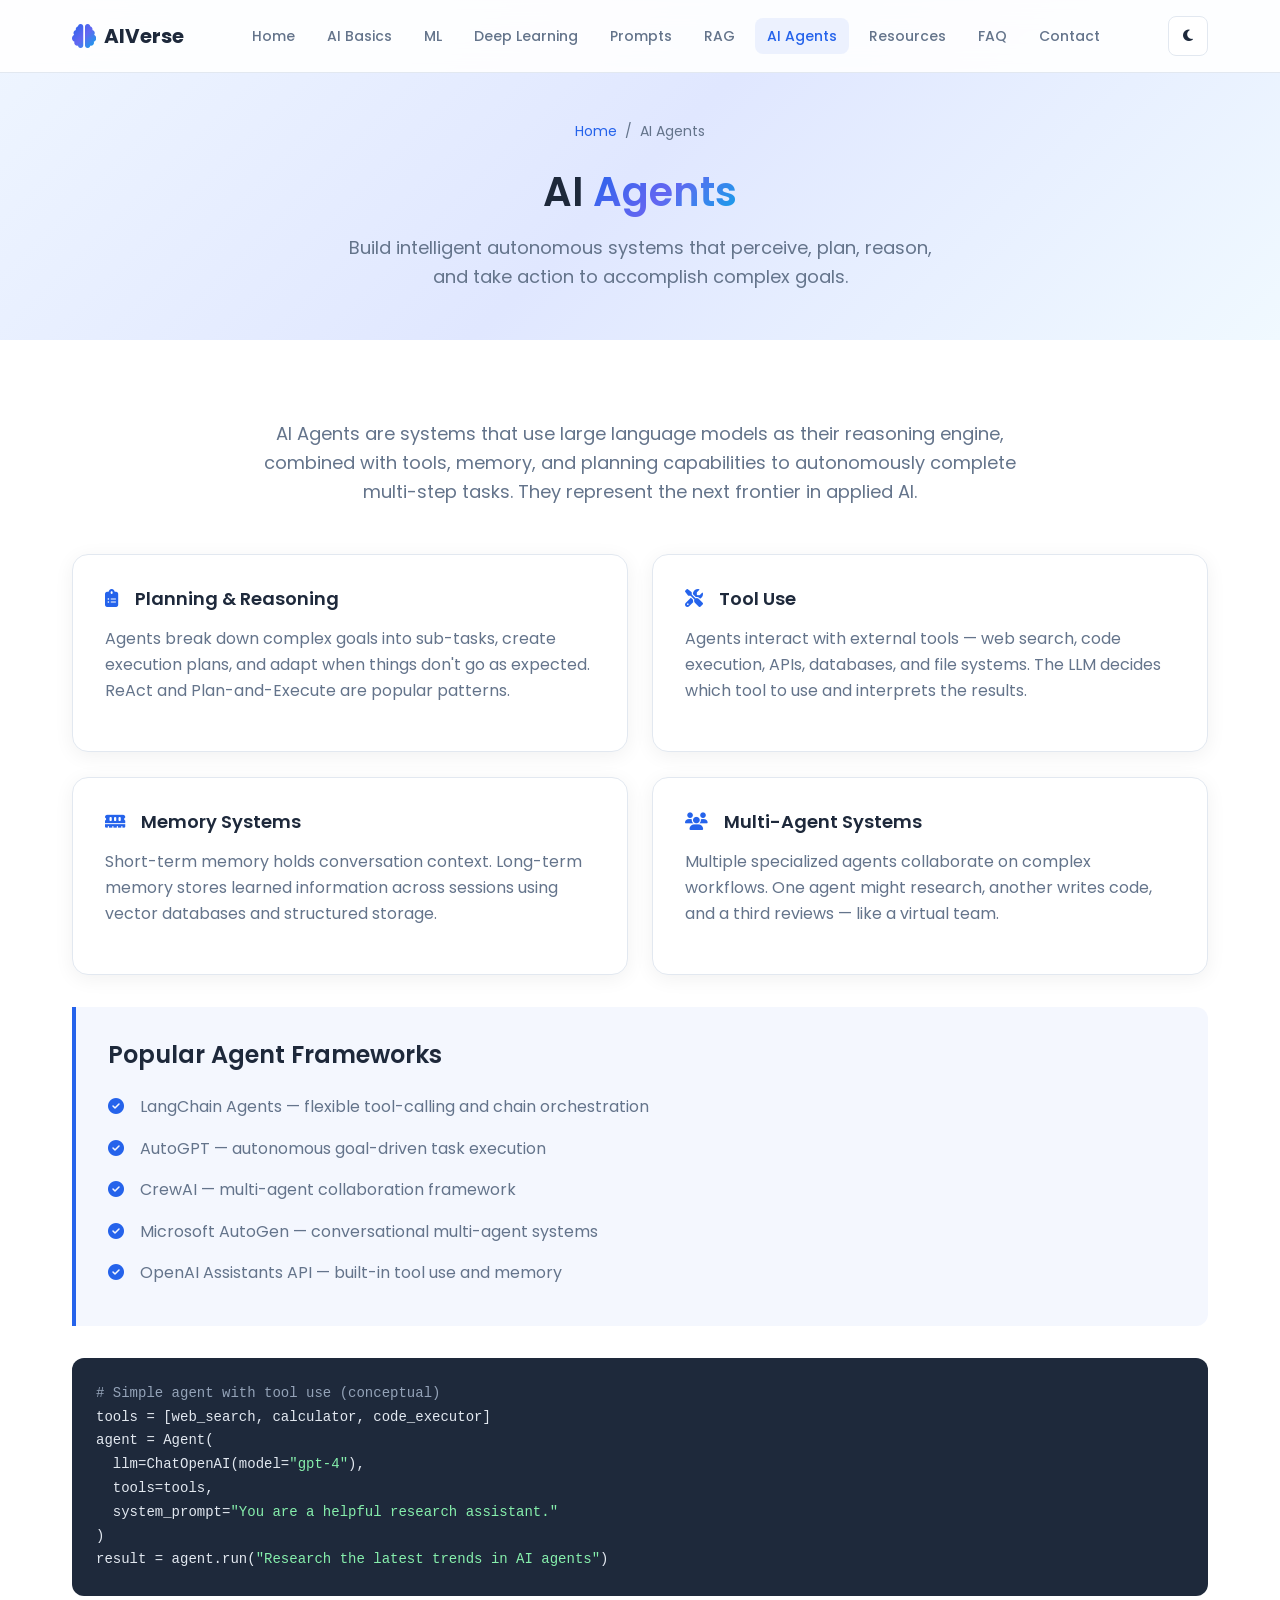
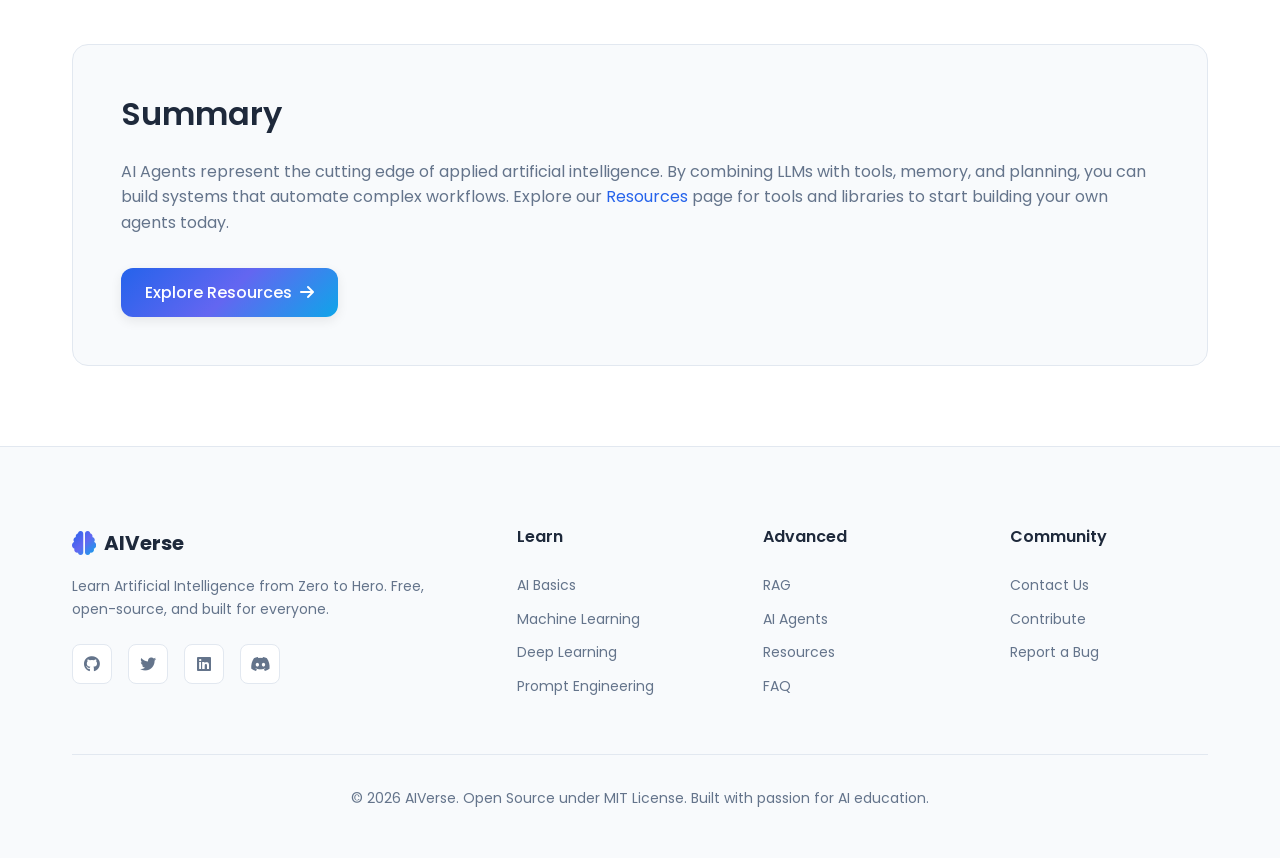
==== commit e1ead78f: "Standardize footer across all subpages" ====
--- a/ai-agents.html
+++ b/ai-agents.html
@@ -12,6 +12,10 @@
   <link rel="stylesheet" href="css/style.css">
   <link rel="stylesheet" href="css/responsive.css">
   <link rel="stylesheet" href="css/animations.css">
+
+  <!-- Favicon Icon -->
+   <link rel="icon" href="icons\Favicon.png">
+
 </head>
 <body>
 
@@ -32,8 +36,8 @@
           <li><a href="contact.html" class="nav-link">Contact</a></li>
         </ul>
         <div class="nav-actions">
-          <button class="theme-toggle" aria-label="Toggle dark mode"><i class="fas fa-moon" aria-hidden="true"></i></button>
-          <button class="nav-toggle" aria-label="Toggle navigation menu"><span></span><span></span><span></span></button>
+          <button type="button" class="theme-toggle" aria-label="Toggle dark mode"><i class="fas fa-moon" aria-hidden="true"></i></button>
+          <button type="button" class="nav-toggle" aria-label="Toggle navigation menu"><span></span><span></span><span></span></button>
         </div>
       </nav>
     </div>
@@ -110,16 +114,57 @@
   <footer class="footer" role="contentinfo">
     <div class="container">
       <div class="footer-grid">
-        <div class="footer-brand"><a href="index.html" class="logo"><i class="fas fa-brain" aria-hidden="true"></i><span>AIVerse</span></a><p>Learn AI from Zero to Hero.</p></div>
-        <div class="footer-links"><h4>Learn</h4><ul><li><a href="ai-basics.html">AI Basics</a></li><li><a href="ai-agents.html">AI Agents</a></li></ul></div>
-        <div class="footer-links"><h4>Advanced</h4><ul><li><a href="rag.html">RAG</a></li><li><a href="resources.html">Resources</a></li></ul></div>
-        <div class="footer-links"><h4>Community</h4><ul><li><a href="contact.html">Contact</a></li><li><a href="faq.html">FAQ</a></li></ul></div>
+        <div class="footer-brand">
+          <a href="index.html" class="logo">
+            <i class="fas fa-brain" aria-hidden="true"></i>
+            <span>AIVerse</span>
+          </a>
+          <p>Learn Artificial Intelligence from Zero to Hero. Free, open-source, and built for everyone.</p>
+          <div class="social-links">
+            <a href="https://github.com" target="_blank" rel="noopener noreferrer" aria-label="GitHub"><i class="fab fa-github"></i></a>
+            <a href="https://twitter.com" target="_blank" rel="noopener noreferrer" aria-label="Twitter"><i class="fab fa-twitter"></i></a>
+            <a href="https://linkedin.com" target="_blank" rel="noopener noreferrer" aria-label="LinkedIn"><i class="fab fa-linkedin"></i></a>
+            <a href="https://discord.com" target="_blank" rel="noopener noreferrer" aria-label="Discord"><i class="fab fa-discord"></i></a>
+          </div>
+        </div>
+
+        <div class="footer-links">
+          <h4>Learn</h4>
+          <ul>
+            <li><a href="ai-basics.html">AI Basics</a></li>
+            <li><a href="machine-learning.html">Machine Learning</a></li>
+            <li><a href="deep-learning.html">Deep Learning</a></li>
+            <li><a href="prompt-engineering.html">Prompt Engineering</a></li>
+          </ul>
+        </div>
+
+        <div class="footer-links">
+          <h4>Advanced</h4>
+          <ul>
+            <li><a href="rag.html">RAG</a></li>
+            <li><a href="ai-agents.html">AI Agents</a></li>
+            <li><a href="resources.html">Resources</a></li>
+            <li><a href="faq.html">FAQ</a></li>
+          </ul>
+        </div>
+
+        <div class="footer-links">
+          <h4>Community</h4>
+          <ul>
+            <li><a href="contact.html">Contact Us</a></li>
+            <li><a href="https://github.com" target="_blank" rel="noopener noreferrer">Contribute</a></li>
+            <li><a href="https://github.com" target="_blank" rel="noopener noreferrer">Report a Bug</a></li>
+          </ul>
+        </div>
       </div>
-      <div class="footer-bottom"><p>&copy; 2026 AIVerse. Open Source under MIT License.</p></div>
+
+      <div class="footer-bottom">
+        <p>&copy; 2026 AIVerse. Open Source under MIT License. Built with passion for AI education.</p>
+      </div>
     </div>
   </footer>
 
-  <button class="back-to-top" aria-label="Back to top"><i class="fas fa-arrow-up" aria-hidden="true"></i></button>
+  <button type="button" class="back-to-top" aria-label="Back to top"><i class="fas fa-arrow-up" aria-hidden="true"></i></button>
   <script src="js/darkmode.js"></script>
   <script src="js/script.js"></script>
 </body>
--- a/css/style.css
+++ b/css/style.css
@@ -1154,3 +1154,8 @@
 .intro-text p {
   font-size: var(--font-size-lg);
 }
+
+.code-example code {
+  display: block;
+  font: inherit;
+}
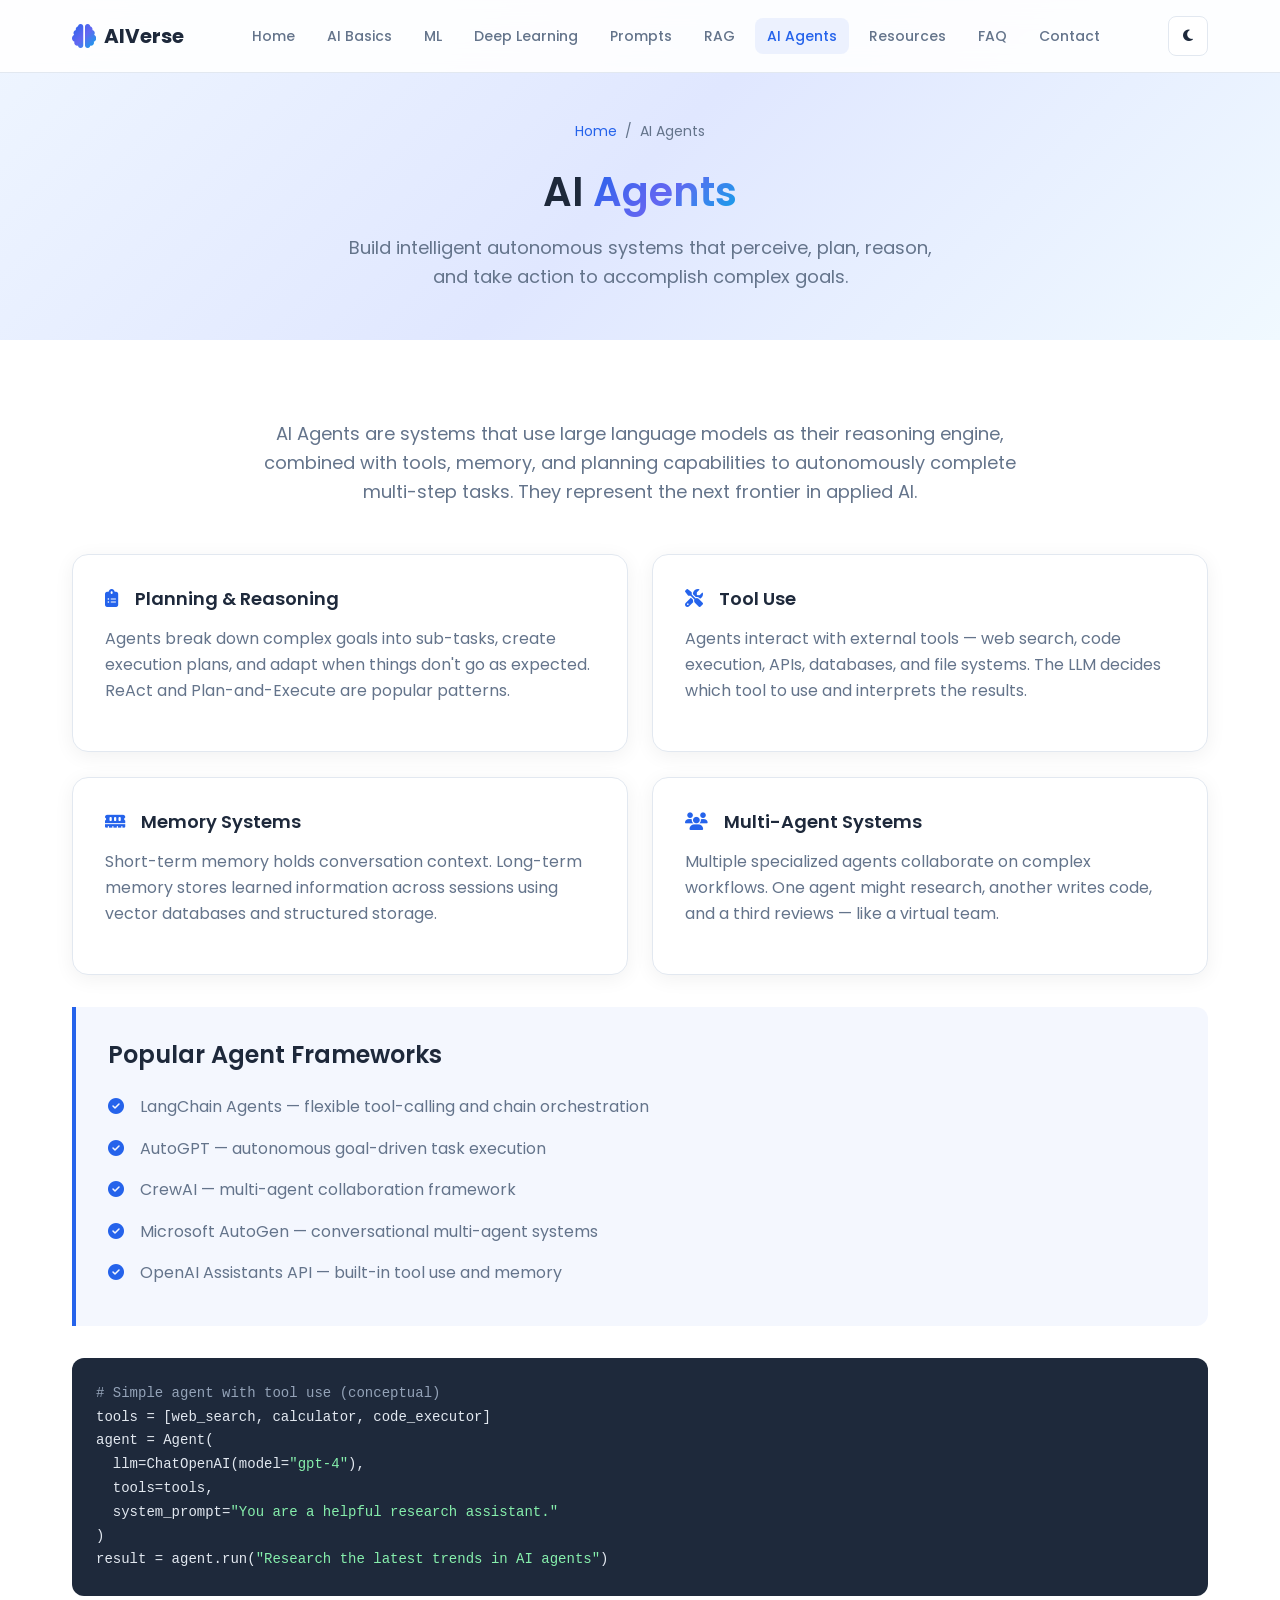
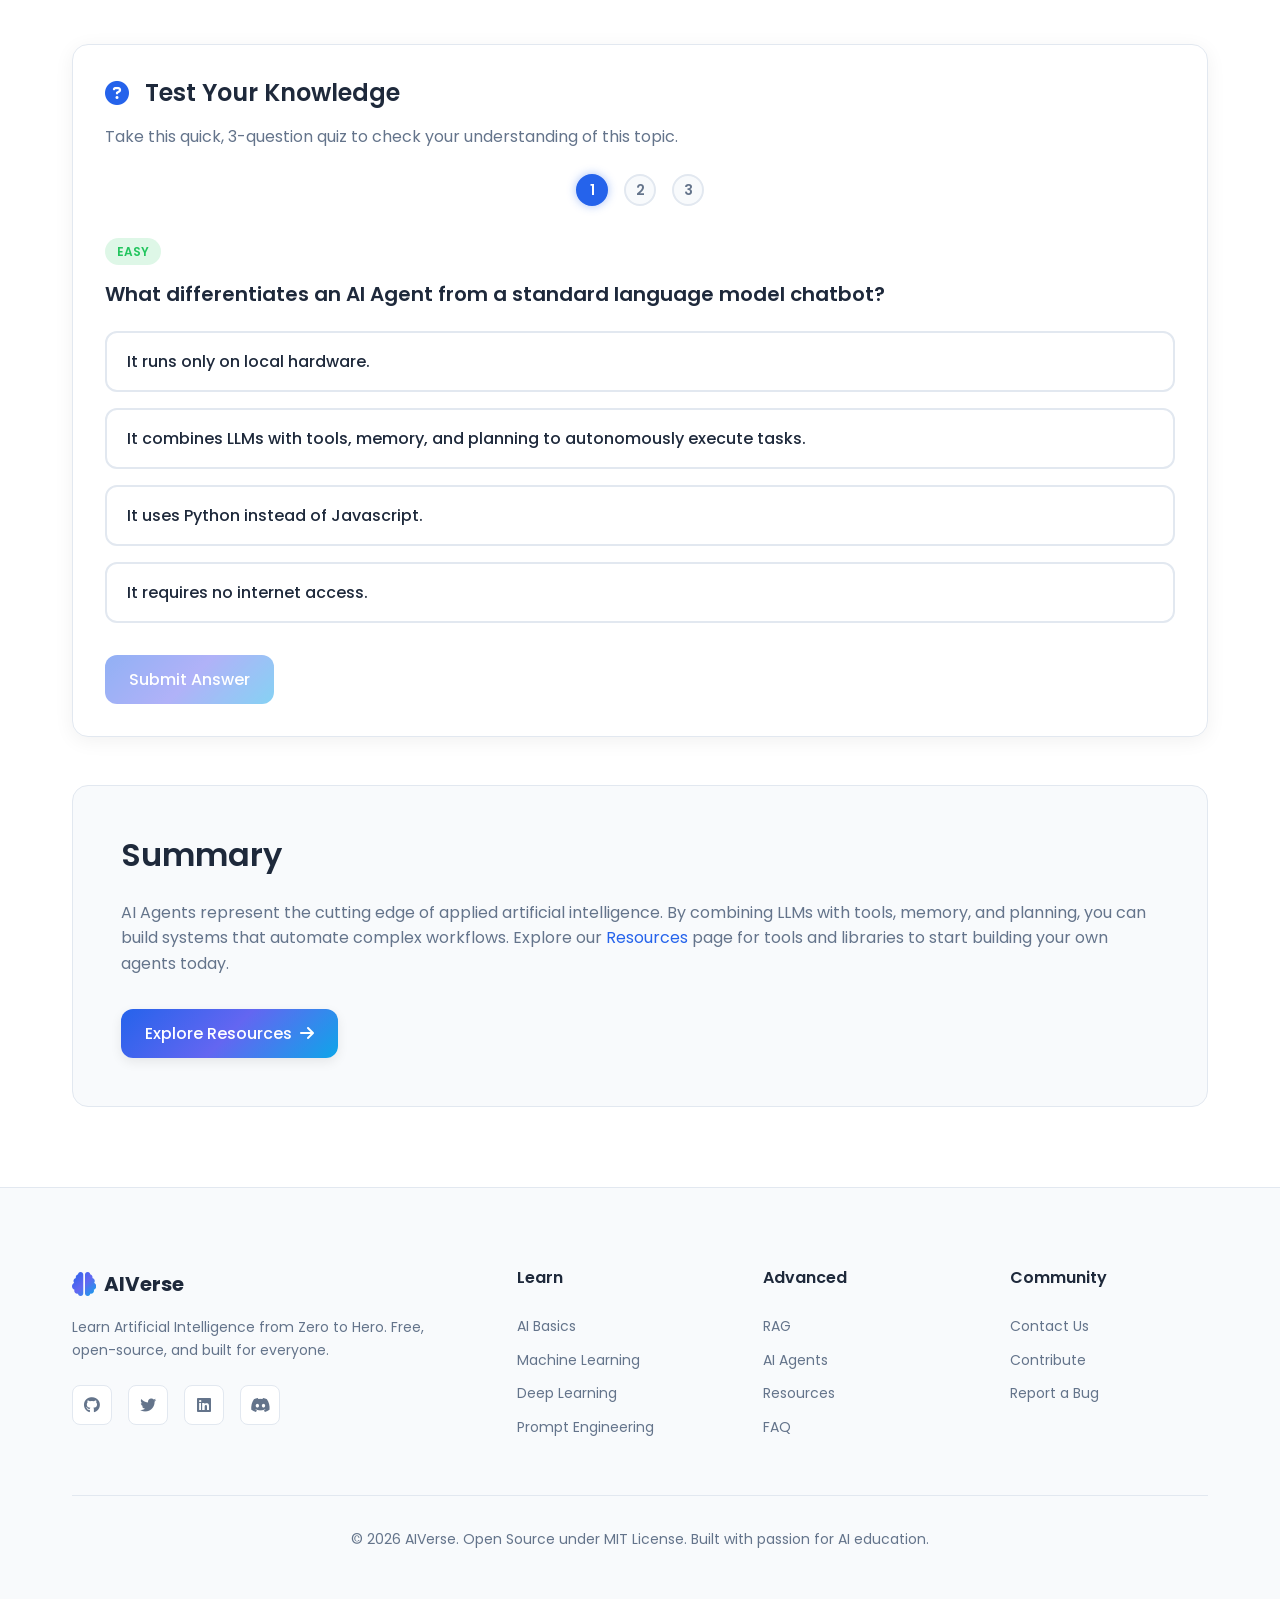
==== commit a8f871d7: "Mini-quizze at the end of all pages" ====
--- a/ai-agents.html
+++ b/ai-agents.html
@@ -1,9 +1,11 @@
 <!DOCTYPE html>
 <html lang="en">
+
 <head>
   <meta charset="UTF-8">
   <meta name="viewport" content="width=device-width, initial-scale=1.0">
-  <meta name="description" content="Learn AI Agents - autonomous systems that plan, reason, and execute tasks using LLMs and tools on AIVerse.">
+  <meta name="description"
+    content="Learn AI Agents - autonomous systems that plan, reason, and execute tasks using LLMs and tools on AIVerse.">
   <title>AI Agents - AIVerse</title>
   <link rel="preconnect" href="https://fonts.googleapis.com">
   <link rel="preconnect" href="https://fonts.gstatic.com" crossorigin>
@@ -14,15 +16,17 @@
   <link rel="stylesheet" href="css/animations.css">
 
   <!-- Favicon Icon -->
-   <link rel="icon" href="icons\Favicon.png">
+  <link rel="icon" href="icons\Favicon.png">
 
 </head>
+
 <body>
 
   <header class="header" role="banner">
     <div class="container">
       <nav class="navbar" role="navigation" aria-label="Main navigation">
-        <a href="index.html" class="logo" aria-label="AIVerse Home"><i class="fas fa-brain" aria-hidden="true"></i><span>AIVerse</span></a>
+        <a href="index.html" class="logo" aria-label="AIVerse Home"><i class="fas fa-brain"
+            aria-hidden="true"></i><span>AIVerse</span></a>
         <ul class="nav-menu">
           <li><a href="index.html" class="nav-link">Home</a></li>
           <li><a href="ai-basics.html" class="nav-link">AI Basics</a></li>
@@ -36,8 +40,10 @@
           <li><a href="contact.html" class="nav-link">Contact</a></li>
         </ul>
         <div class="nav-actions">
-          <button type="button" class="theme-toggle" aria-label="Toggle dark mode"><i class="fas fa-moon" aria-hidden="true"></i></button>
-          <button type="button" class="nav-toggle" aria-label="Toggle navigation menu"><span></span><span></span><span></span></button>
+          <button type="button" class="theme-toggle" aria-label="Toggle dark mode"><i class="fas fa-moon"
+              aria-hidden="true"></i></button>
+          <button type="button" class="nav-toggle"
+            aria-label="Toggle navigation menu"><span></span><span></span><span></span></button>
         </div>
       </nav>
     </div>
@@ -46,66 +52,174 @@
   <main>
     <section class="page-hero">
       <div class="container">
-        <nav class="breadcrumb" aria-label="Breadcrumb"><a href="index.html">Home</a> <span>/</span> <span>AI Agents</span></nav>
+        <nav class="breadcrumb" aria-label="Breadcrumb"><a href="index.html">Home</a> <span>/</span> <span>AI
+            Agents</span></nav>
         <h1>AI <span class="text-gradient">Agents</span></h1>
-        <p>Build intelligent autonomous systems that perceive, plan, reason, and take action to accomplish complex goals.</p>
+        <p>Build intelligent autonomous systems that perceive, plan, reason, and take action to accomplish complex
+          goals.</p>
       </div>
     </section>
 
     <section class="section">
       <div class="container">
         <div class="intro-text reveal">
-          <p>AI Agents are systems that use large language models as their reasoning engine, combined with tools, memory, and planning capabilities to autonomously complete multi-step tasks. They represent the next frontier in applied AI.</p>
+          <p>AI Agents are systems that use large language models as their reasoning engine, combined with tools,
+            memory, and planning capabilities to autonomously complete multi-step tasks. They represent the next
+            frontier in applied AI.</p>
         </div>
 
         <div class="content-grid reveal-stagger">
           <article class="content-card">
             <h3><i class="fas fa-clipboard-list" aria-hidden="true"></i> Planning &amp; Reasoning</h3>
-            <p>Agents break down complex goals into sub-tasks, create execution plans, and adapt when things don't go as expected. ReAct and Plan-and-Execute are popular patterns.</p>
+            <p>Agents break down complex goals into sub-tasks, create execution plans, and adapt when things don't go as
+              expected. ReAct and Plan-and-Execute are popular patterns.</p>
           </article>
 
           <article class="content-card">
             <h3><i class="fas fa-tools" aria-hidden="true"></i> Tool Use</h3>
-            <p>Agents interact with external tools — web search, code execution, APIs, databases, and file systems. The LLM decides which tool to use and interprets the results.</p>
+            <p>Agents interact with external tools — web search, code execution, APIs, databases, and file systems. The
+              LLM decides which tool to use and interprets the results.</p>
           </article>
 
           <article class="content-card">
             <h3><i class="fas fa-memory" aria-hidden="true"></i> Memory Systems</h3>
-            <p>Short-term memory holds conversation context. Long-term memory stores learned information across sessions using vector databases and structured storage.</p>
+            <p>Short-term memory holds conversation context. Long-term memory stores learned information across sessions
+              using vector databases and structured storage.</p>
           </article>
 
           <article class="content-card">
             <h3><i class="fas fa-users" aria-hidden="true"></i> Multi-Agent Systems</h3>
-            <p>Multiple specialized agents collaborate on complex workflows. One agent might research, another writes code, and a third reviews — like a virtual team.</p>
+            <p>Multiple specialized agents collaborate on complex workflows. One agent might research, another writes
+              code, and a third reviews — like a virtual team.</p>
           </article>
         </div>
 
         <div class="key-points reveal">
           <h3>Popular Agent Frameworks</h3>
           <ul>
-            <li><i class="fas fa-check-circle" aria-hidden="true"></i> LangChain Agents — flexible tool-calling and chain orchestration</li>
-            <li><i class="fas fa-check-circle" aria-hidden="true"></i> AutoGPT — autonomous goal-driven task execution</li>
+            <li><i class="fas fa-check-circle" aria-hidden="true"></i> LangChain Agents — flexible tool-calling and
+              chain orchestration</li>
+            <li><i class="fas fa-check-circle" aria-hidden="true"></i> AutoGPT — autonomous goal-driven task execution
+            </li>
             <li><i class="fas fa-check-circle" aria-hidden="true"></i> CrewAI — multi-agent collaboration framework</li>
-            <li><i class="fas fa-check-circle" aria-hidden="true"></i> Microsoft AutoGen — conversational multi-agent systems</li>
-            <li><i class="fas fa-check-circle" aria-hidden="true"></i> OpenAI Assistants API — built-in tool use and memory</li>
-          </ul>
-        </div>
-
-        <div class="code-example reveal">
-          <span class="comment"># Simple agent with tool use (conceptual)</span><br>
-          tools = [web_search, calculator, code_executor]<br>
-          agent = Agent(<br>
-          &nbsp;&nbsp;llm=ChatOpenAI(model=<span class="string">"gpt-4"</span>),<br>
-          &nbsp;&nbsp;tools=tools,<br>
-          &nbsp;&nbsp;system_prompt=<span class="string">"You are a helpful research assistant."</span><br>
-          )<br>
-          result = agent.run(<span class="string">"Research the latest trends in AI agents"</span>)
+            <li><i class="fas fa-check-circle" aria-hidden="true"></i> Microsoft AutoGen — conversational multi-agent
+              systems</li>
+            <li><i class="fas fa-check-circle" aria-hidden="true"></i> OpenAI Assistants API — built-in tool use and
+              memory</li>
+          </ul>
+        </div>
+
+        <pre class="code-example reveal"><code><span class="comment"># Simple agent with tool use (conceptual)</span>
+tools = [web_search, calculator, code_executor]
+agent = Agent(
+  llm=ChatOpenAI(model=<span class="string">"gpt-4"</span>),
+  tools=tools,
+  system_prompt=<span class="string">"You are a helpful research assistant."</span>
+)
+result = agent.run(<span class="string">"Research the latest trends in AI agents"</span>)</code></pre>
+
+        <!-- Inline Mini-Quiz -->
+        <div class="quiz-container content-card reveal" id="mini-quiz">
+          <div class="quiz-header">
+            <h3><i class="fas fa-question-circle" aria-hidden="true"></i> Test Your Knowledge</h3>
+            <p>Take this quick, 3-question quiz to check your understanding of this topic.</p>
+          </div>
+
+          <div class="quiz-progress" aria-hidden="true">
+            <span class="step active" data-step="1">1</span>
+            <span class="step" data-step="2">2</span>
+            <span class="step" data-step="3">3</span>
+          </div>
+
+          <div class="quiz-question-wrapper">
+            <!-- Question 1 -->
+            <div class="quiz-question active" data-question="1">
+              <span class="quiz-difficulty easy">Easy</span>
+              <h4 class="question-text">What differentiates an AI Agent from a standard language model chatbot?</h4>
+              <div class="quiz-options">
+                <button type="button" class="quiz-option" data-correct="false"
+                  data-feedback="Incorrect. AI Agents can run locally, but that does not define them.">It runs only on
+                  local hardware.</button>
+                <button type="button" class="quiz-option" data-correct="true"
+                  data-feedback="Correct! AI agents combine LLMs with reasoning, planning, memory, and tool usage to autonomously work toward a goal.">It
+                  combines LLMs with tools, memory, and planning to autonomously execute tasks.</button>
+                <button type="button" class="quiz-option" data-correct="false"
+                  data-feedback="Incorrect. They can be coded in Python, JavaScript, or any language; programming language is not the differentiator.">It
+                  uses Python instead of Javascript.</button>
+                <button type="button" class="quiz-option" data-correct="false"
+                  data-feedback="Incorrect. Agents often require internet or tool access to fetch information or interact with APIs.">It
+                  requires no internet access.</button>
+              </div>
+            </div>
+
+            <!-- Question 2 -->
+            <div class="quiz-question" data-question="2">
+              <span class="quiz-difficulty medium">Medium</span>
+              <h4 class="question-text">What system memory is typically used to store and recall learned information
+                across different user sessions?</h4>
+              <div class="quiz-options">
+                <button type="button" class="quiz-option" data-correct="false"
+                  data-feedback="Incorrect. Short-term memory (RAM) holds temporary session history but does not persist across sessions.">Short-term
+                  memory (RAM)</button>
+                <button type="button" class="quiz-option" data-correct="false"
+                  data-feedback="Incorrect. Local browser cache is client-side and doesn't store semantic information for backend agents.">Local
+                  cache memory</button>
+                <button type="button" class="quiz-option" data-correct="true"
+                  data-feedback="Correct! Long-term memory stores semantic history using vector databases, letting agents recall facts and learning across sessions.">Long-term
+                  memory (often using vector databases)</button>
+                <button type="button" class="quiz-option" data-correct="false"
+                  data-feedback="Incorrect. CPU registers are volatile hardware registers, irrelevant for persistent agent memory.">Volatile
+                  CPU registers</button>
+              </div>
+            </div>
+
+            <!-- Question 3 -->
+            <div class="quiz-question" data-question="3">
+              <span class="quiz-difficulty hard">Hard</span>
+              <h4 class="question-text">Which prompting/reasoning pattern combines reasoning (thinking) and action (tool
+                execution) step-by-step?</h4>
+              <div class="quiz-options">
+                <button type="button" class="quiz-option" data-correct="false"
+                  data-feedback="Incorrect. Zero-shot prompting does not involve iterative thinking or tool execution.">Zero-Shot
+                  Prompting</button>
+                <button type="button" class="quiz-option" data-correct="true"
+                  data-feedback="Correct! The ReAct (Reasoning and Acting) pattern alternates between generating reasoning thoughts and calling external tools.">ReAct
+                  pattern</button>
+                <button type="button" class="quiz-option" data-correct="false"
+                  data-feedback="Incorrect. Overfitting is a machine learning error where a model fits training noise, not a reasoning pattern.">Overfitting</button>
+                <button type="button" class="quiz-option" data-correct="false"
+                  data-feedback="Incorrect. Gradient descent is a mathematical optimization algorithm to train parameters, not a prompt reasoning pattern.">Gradient
+                  Descent</button>
+              </div>
+            </div>
+          </div>
+
+          <div class="quiz-feedback-box hidden">
+            <p class="feedback-text"></p>
+          </div>
+
+          <div class="quiz-actions">
+            <button type="button" class="btn btn-primary" id="quiz-submit-btn" disabled>Submit Answer</button>
+            <button type="button" class="btn btn-secondary hidden" id="quiz-next-btn">Next Question <i
+                class="fas fa-arrow-right"></i></button>
+            <button type="button" class="btn btn-primary hidden" id="quiz-retry-btn">Try Again <i
+                class="fas fa-undo"></i></button>
+          </div>
+
+          <div class="quiz-results hidden">
+            <p class="results-score"><span class="score-num">0</span> / 3</p>
+            <p class="results-message"></p>
+          </div>
         </div>
 
         <div class="summary-box reveal">
           <h2>Summary</h2>
-          <p>AI Agents represent the cutting edge of applied artificial intelligence. By combining LLMs with tools, memory, and planning, you can build systems that automate complex workflows. Explore our <a href="resources.html">Resources</a> page for tools and libraries to start building your own agents today.</p>
-          <a href="resources.html" class="btn btn-primary" style="margin-top: 1rem;">Explore Resources <i class="fas fa-arrow-right" aria-hidden="true"></i></a>
+          <p>AI Agents represent the cutting edge of applied artificial intelligence. By combining LLMs with tools,
+            memory, and planning, you can build systems that automate complex workflows. Explore our <a
+              href="resources.html">Resources</a> page for tools and libraries to start building your own agents today.
+          </p>
+          <a href="resources.html" class="btn btn-primary" style="margin-top: 1rem;">Explore Resources <i
+              class="fas fa-arrow-right" aria-hidden="true"></i></a>
         </div>
       </div>
     </section>
@@ -121,10 +235,14 @@
           </a>
           <p>Learn Artificial Intelligence from Zero to Hero. Free, open-source, and built for everyone.</p>
           <div class="social-links">
-            <a href="https://github.com" target="_blank" rel="noopener noreferrer" aria-label="GitHub"><i class="fab fa-github"></i></a>
-            <a href="https://twitter.com" target="_blank" rel="noopener noreferrer" aria-label="Twitter"><i class="fab fa-twitter"></i></a>
-            <a href="https://linkedin.com" target="_blank" rel="noopener noreferrer" aria-label="LinkedIn"><i class="fab fa-linkedin"></i></a>
-            <a href="https://discord.com" target="_blank" rel="noopener noreferrer" aria-label="Discord"><i class="fab fa-discord"></i></a>
+            <a href="https://github.com" target="_blank" rel="noopener noreferrer" aria-label="GitHub"><i
+                class="fab fa-github"></i></a>
+            <a href="https://twitter.com" target="_blank" rel="noopener noreferrer" aria-label="Twitter"><i
+                class="fab fa-twitter"></i></a>
+            <a href="https://linkedin.com" target="_blank" rel="noopener noreferrer" aria-label="LinkedIn"><i
+                class="fab fa-linkedin"></i></a>
+            <a href="https://discord.com" target="_blank" rel="noopener noreferrer" aria-label="Discord"><i
+                class="fab fa-discord"></i></a>
           </div>
         </div>
 
@@ -164,8 +282,11 @@
     </div>
   </footer>
 
-  <button type="button" class="back-to-top" aria-label="Back to top"><i class="fas fa-arrow-up" aria-hidden="true"></i></button>
+  <button type="button" class="back-to-top" aria-label="Back to top"><i class="fas fa-arrow-up"
+      aria-hidden="true"></i></button>
   <script src="js/darkmode.js"></script>
   <script src="js/script.js"></script>
+  <script src="js/quiz.js"></script>
 </body>
-</html>
+
+</html>
--- a/css/style.css
+++ b/css/style.css
@@ -129,16 +129,32 @@
 }
 
 /* --- Typography --- */
-h1, h2, h3, h4, h5, h6 {
+h1,
+h2,
+h3,
+h4,
+h5,
+h6 {
   font-weight: 600;
   line-height: 1.3;
   color: var(--color-text);
 }
 
-h1 { font-size: var(--font-size-4xl); }
-h2 { font-size: var(--font-size-3xl); }
-h3 { font-size: var(--font-size-2xl); }
-h4 { font-size: var(--font-size-xl); }
+h1 {
+  font-size: var(--font-size-4xl);
+}
+
+h2 {
+  font-size: var(--font-size-3xl);
+}
+
+h3 {
+  font-size: var(--font-size-2xl);
+}
+
+h4 {
+  font-size: var(--font-size-xl);
+}
 
 p {
   color: var(--color-text-muted);
@@ -546,7 +562,8 @@
 .topic-card {
   background: var(--color-bg-card);
   border: 1px solid var(--color-border);
-  border-radius: 14px; /* slightly inconsistent with --radius-lg */
+  border-radius: 14px;
+  /* slightly inconsistent with --radius-lg */
   padding: var(--spacing-lg);
   display: flex;
   align-items: flex-start;
@@ -1158,4 +1175,219 @@
 .code-example code {
   display: block;
   font: inherit;
+}
+
+/* --- Inline Mini-Quiz --- */
+.quiz-container {
+  margin-top: var(--spacing-xl);
+  margin-bottom: var(--spacing-xl);
+  position: relative;
+  overflow: hidden;
+}
+
+.quiz-header {
+  margin-bottom: var(--spacing-md);
+}
+
+.quiz-header h3 {
+  display: flex;
+  align-items: center;
+  gap: var(--spacing-sm);
+  font-size: var(--font-size-2xl);
+  color: var(--color-text);
+}
+
+.quiz-progress {
+  display: flex;
+  justify-content: center;
+  gap: var(--spacing-sm);
+  margin-bottom: var(--spacing-lg);
+}
+
+.quiz-progress .step {
+  width: 32px;
+  height: 32px;
+  border-radius: var(--radius-full);
+  background: var(--color-bg-alt);
+  border: 2px solid var(--color-border);
+  color: var(--color-text-muted);
+  display: inline-flex;
+  align-items: center;
+  justify-content: center;
+  font-weight: 600;
+  font-size: var(--font-size-sm);
+  transition: all var(--transition-fast);
+}
+
+.quiz-progress .step.active {
+  background: var(--color-primary);
+  border-color: var(--color-primary);
+  color: #ffffff;
+  box-shadow: 0 0 10px rgba(37, 99, 235, 0.4);
+}
+
+.quiz-progress .step.correct {
+  background: #22c55e;
+  border-color: #22c55e;
+  color: #ffffff;
+  box-shadow: 0 0 10px rgba(34, 197, 94, 0.4);
+}
+
+.quiz-progress .step.incorrect {
+  background: #ef4444;
+  border-color: #ef4444;
+  color: #ffffff;
+  box-shadow: 0 0 10px rgba(239, 68, 68, 0.4);
+}
+
+.quiz-question {
+  display: none;
+}
+
+.quiz-question.active {
+  display: block;
+  animation: fadeInUp var(--transition-base) forwards;
+}
+
+.quiz-difficulty {
+  display: inline-block;
+  padding: 0.25rem 0.75rem;
+  border-radius: var(--radius-full);
+  font-size: var(--font-size-xs);
+  font-weight: 600;
+  text-transform: uppercase;
+  margin-bottom: var(--spacing-sm);
+}
+
+.quiz-difficulty.easy {
+  background: rgba(34, 197, 94, 0.15);
+  color: #22c55e;
+}
+
+.quiz-difficulty.medium {
+  background: rgba(245, 158, 11, 0.15);
+  color: #f59e0b;
+}
+
+.quiz-difficulty.hard {
+  background: rgba(239, 68, 68, 0.15);
+  color: #ef4444;
+}
+
+.question-text {
+  font-size: var(--font-size-xl);
+  margin-bottom: var(--spacing-md);
+  color: var(--color-text);
+}
+
+.quiz-options {
+  display: flex;
+  flex-direction: column;
+  gap: var(--spacing-sm);
+  margin-bottom: var(--spacing-lg);
+}
+
+.quiz-option {
+  text-align: left;
+  padding: 1rem 1.25rem;
+  background: var(--color-bg);
+  border: 2px solid var(--color-border);
+  border-radius: var(--radius-md);
+  color: var(--color-text);
+  font-family: var(--font-family);
+  font-size: var(--font-size-base);
+  font-weight: 500;
+  cursor: pointer;
+  outline: none;
+  transition: all var(--transition-fast);
+}
+
+.quiz-option:hover {
+  border-color: var(--color-primary-light);
+  background: var(--color-bg-alt);
+  box-shadow: 0 0 10px rgba(37, 99, 235, 0.1);
+}
+
+.quiz-option.selected {
+  border-color: var(--color-primary);
+  background: rgba(37, 99, 235, 0.05);
+  box-shadow: 0 0 12px rgba(37, 99, 235, 0.2);
+}
+
+.quiz-option.correct {
+  border-color: #22c55e !important;
+  background: rgba(34, 197, 94, 0.1) !important;
+  color: var(--color-text) !important;
+  box-shadow: 0 0 15px rgba(34, 197, 94, 0.25) !important;
+}
+
+.quiz-option.incorrect {
+  border-color: #ef4444 !important;
+  background: rgba(239, 68, 68, 0.1) !important;
+  color: var(--color-text) !important;
+  box-shadow: 0 0 15px rgba(239, 68, 68, 0.25) !important;
+}
+
+.quiz-feedback-box {
+  padding: var(--spacing-md);
+  border-radius: var(--radius-md);
+  margin-bottom: var(--spacing-lg);
+  font-weight: 500;
+  animation: fadeInUp var(--transition-fast) forwards;
+}
+
+.quiz-feedback-box.correct {
+  background: rgba(34, 197, 94, 0.15);
+  border-left: 4px solid #22c55e;
+  color: #22c55e;
+}
+
+.quiz-feedback-box.incorrect {
+  background: rgba(239, 68, 68, 0.15);
+  border-left: 4px solid #ef4444;
+  color: #ef4444;
+}
+
+.quiz-actions {
+  display: flex;
+  gap: var(--spacing-md);
+}
+
+.quiz-actions .btn:disabled {
+  opacity: 0.5;
+  cursor: not-allowed;
+  transform: none;
+  box-shadow: none;
+}
+
+.quiz-results {
+  text-align: center;
+  padding: var(--spacing-lg) 0;
+  animation: fadeInUp var(--transition-base) forwards;
+}
+
+.quiz-results h4 {
+  font-size: var(--font-size-2xl);
+  margin-bottom: var(--spacing-sm);
+}
+
+.results-score {
+  font-size: var(--font-size-xl);
+  margin-bottom: var(--spacing-md);
+  font-weight: 600;
+}
+
+.results-score .score-num {
+  color: var(--color-primary);
+  font-size: 2.5rem;
+  display: block;
+}
+
+.results-message {
+  color: var(--color-text-muted);
+  margin-bottom: var(--spacing-lg);
+}
+
+.hidden {
+  display: none !important;
 }
